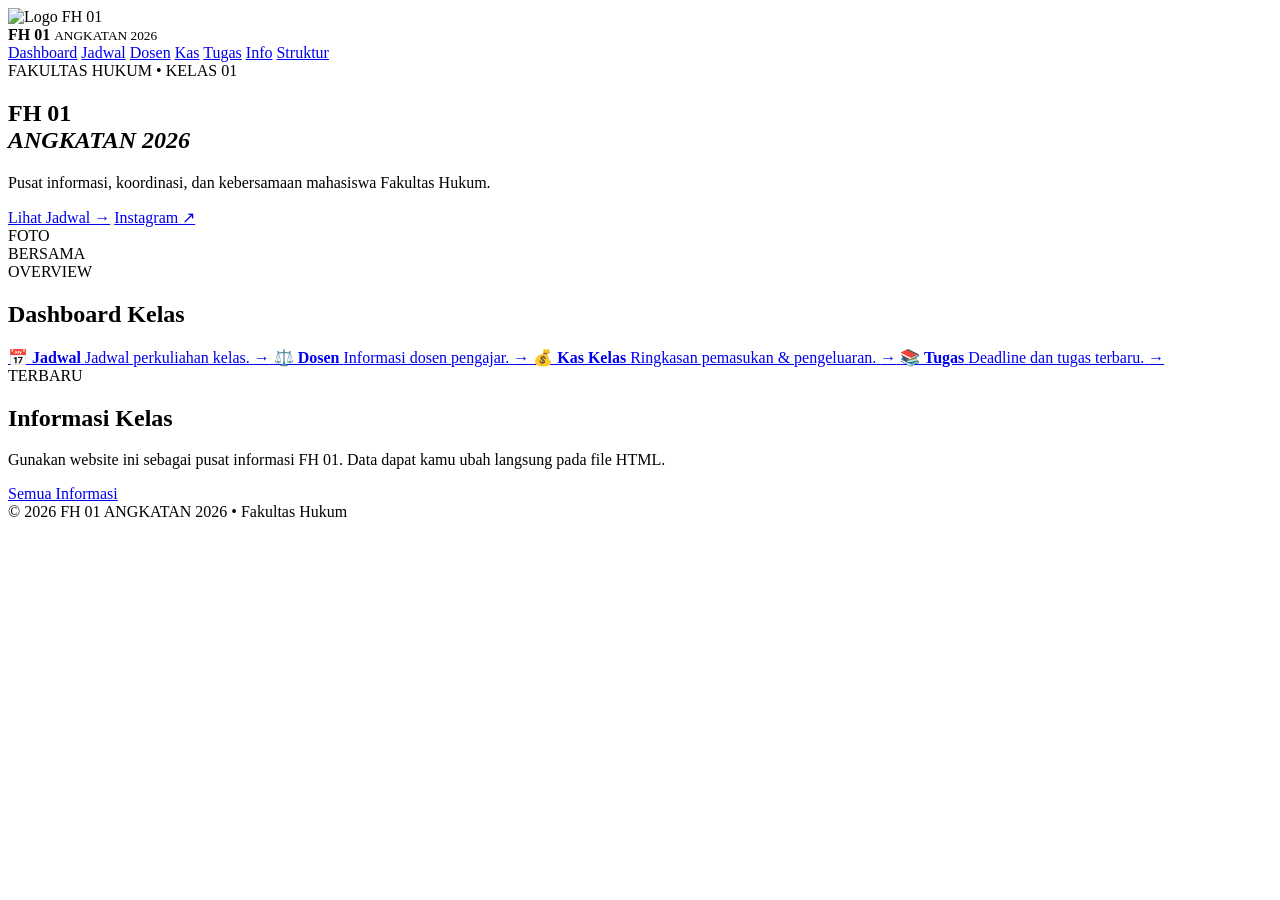
==== index.html @ ee2dde59 "Add files via upload" ====
<!doctype html>
<html lang="id">
<head>
<meta charset="utf-8">
<meta name="viewport" content="width=device-width,initial-scale=1">
<title>FH 01 ANGKATAN 2026</title>
<link rel="stylesheet" href="style.css">
</head>
<body>
<header class="top">
<div class="brand">
<div class="logo"><img src="assets/logo.jpg" alt="Logo FH 01"></div>
<div>
<b>FH 01</b>
<small>ANGKATAN 2026</small>
</div>
</div>
<nav>
<a class="active" href="index.html">Dashboard</a>
<a href="jadwal.html">Jadwal</a>
<a href="dosen.html">Dosen</a>
<a href="kas.html">Kas</a>
<a href="tugas.html">Tugas</a>
<a href="pengumuman.html">Info</a>
<a href="struktur.html">Struktur</a>
</nav>
</header>
<main>
<section class="hero">
<div class="hero-text">
<span class="pill">FAKULTAS HUKUM • KELAS 01</span>
<h1>FH 01<br>
<em>ANGKATAN 2026</em>
</h1>
<p>Pusat informasi, koordinasi, dan kebersamaan mahasiswa Fakultas Hukum.</p>
<div class="actions">
<a class="btn" href="jadwal.html">Lihat Jadwal →</a>
<a class="btn ghost" href="https://instagram.com/" target="_blank">Instagram ↗</a>
</div>
</div>
<div class="photo">
<div>FOTO<br>BERSAMA</div>
</div>
</section>
<section class="section">
<div class="section-head">
<div>
<span class="eyebrow">OVERVIEW</span>
<h2>Dashboard Kelas</h2>
</div>
</div>
<div class="cards">
<a class="card" href="jadwal.html">
<b>📅 Jadwal</b>
<span>Jadwal perkuliahan kelas.</span>
<strong>→</strong>
</a>
<a class="card" href="dosen.html">
<b>⚖️ Dosen</b>
<span>Informasi dosen pengajar.</span>
<strong>→</strong>
</a>
<a class="card" href="kas.html">
<b>💰 Kas Kelas</b>
<span>Ringkasan pemasukan & pengeluaran.</span>
<strong>→</strong>
</a>
<a class="card" href="tugas.html">
<b>📚 Tugas</b>
<span>Deadline dan tugas terbaru.</span>
<strong>→</strong>
</a>
</div>
</section>
<section class="notice">
<div>
<span class="eyebrow">TERBARU</span>
<h2>Informasi Kelas</h2>
<p>Gunakan website ini sebagai pusat informasi FH 01. Data dapat kamu ubah langsung pada file HTML.</p>
</div>
<a class="btn" href="pengumuman.html">Semua Informasi</a>
</section>
</main>
<footer>© 2026 FH 01 ANGKATAN 2026 • Fakultas Hukum</footer>
<script src="script.js">
</script>
</body>
</html>
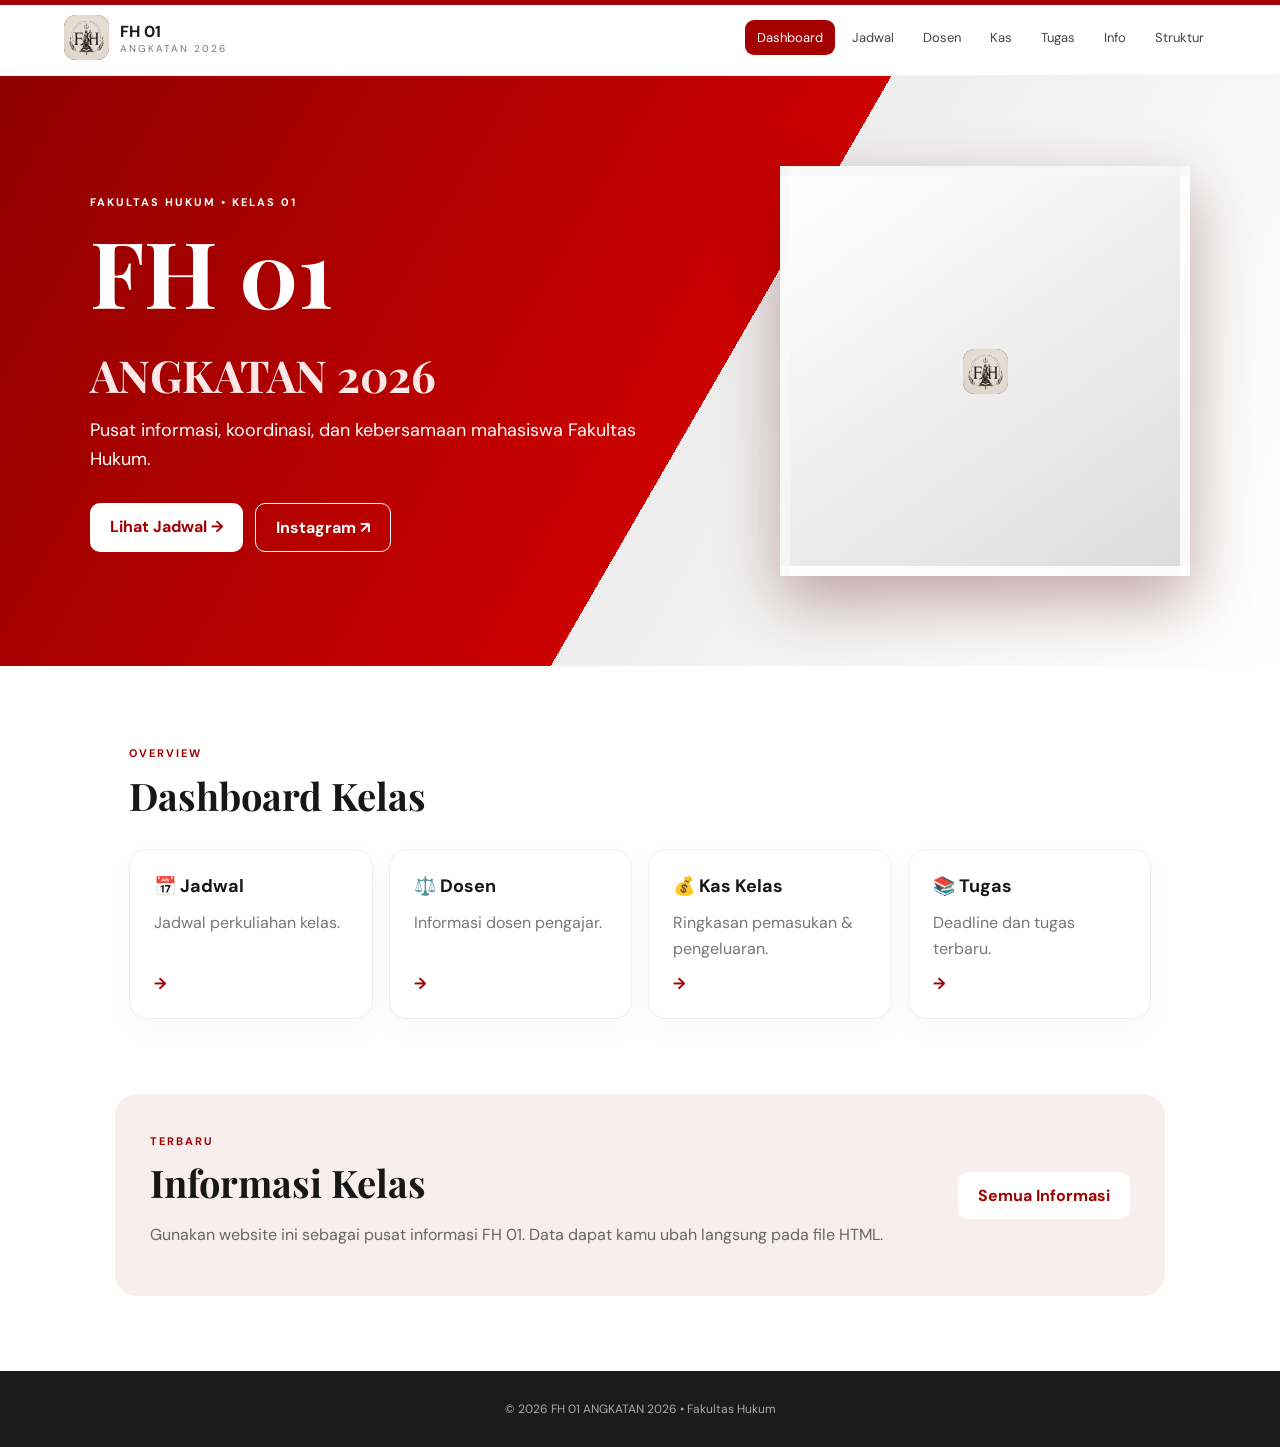
==== commit 88b488b2: "Update index.html" ====
--- a/index.html
+++ b/index.html
@@ -39,7 +39,7 @@
 </div>
 </div>
 <div class="photo">
-<div>FOTO<br>BERSAMA</div>
+<div class="logo"><img src="assets/logo.jpg" alt="Logo FH 01"></div>
 </div>
 </section>
 <section class="section">
--- a/style.css
+++ b/style.css
@@ -0,0 +1,27 @@
+@import url('https://fonts.googleapis.com/css2?family=DM+Sans:wght@400;500;700&family=Playfair+Display:wght@600;700&display=swap');*{box-sizing:border-box}body{margin:0;font-family:'DM Sans',sans-serif;background:#fff;color:#171717}body:before{content:"";position:fixed;inset:0 0 auto 0;height:5px;background:#a40000;z-index:5}.top{height:auto;min-height:76px;padding:14px 5%;display:flex;align-items:center;justify-content:space-between;gap:25px;background:#fff;border-bottom:1px solid #eee;position:sticky;top:0;z-index:4}.brand{display:flex;align-items:center;gap:11px}.logo{width:45px;height:45px;border-radius:12px;background:#a40000;color:#fff;display:grid;place-items:center;font-weight:800}.brand b{display:block}.brand small{display:block;color:#777;font-size:10px;letter-spacing:2px}nav{display:flex;gap:5px;flex-wrap:wrap;justify-content:flex-end}nav a{padding:9px 12px;border-radius:9px;color:#444;text-decoration:none;font-size:13px}nav a:hover,nav a.active{background:#a40000;color:white}.hero{min-height:590px;background:linear-gradient(120deg,#8f0000,#c00 55%,#eee 55%,#fff);color:#fff;padding:75px 7%;display:flex;align-items:center;justify-content:space-between;gap:45px}.hero-text{max-width:650px}.pill,.eyebrow{font-size:11px;letter-spacing:2px;font-weight:700}.hero h1{font-family:'Playfair Display',serif;font-size:clamp(50px,8vw,92px);line-height:.92;margin:18px 0}.hero h1 em{font-size:.48em;font-style:normal;color:#ffe7e7}.hero p{font-size:18px;line-height:1.6;max-width:570px}.actions{display:flex;gap:12px;margin-top:30px}.btn{display:inline-block;padding:13px 20px;border-radius:10px;background:#fff;color:#a00000;text-decoration:none;font-weight:700}.btn.ghost{background:transparent;color:#fff;border:1px solid #fff}.photo{width:min(410px,38vw);height:410px;border:10px solid rgba(255,255,255,.7);background:linear-gradient(145deg,#fff,#ddd);color:#a00000;display:grid;place-items:center;text-align:center;font-family:'Playfair Display';font-size:35px;box-shadow:0 25px 60px #5005}.section,.page{max-width:1150px;margin:auto;padding:75px 5%}.section-head{display:flex;justify-content:space-between}.eyebrow{color:#a00000}h1,h2{font-family:'Playfair Display',serif}h2{font-size:38px;margin:8px 0 28px}.cards{display:grid;grid-template-columns:repeat(4,1fr);gap:16px}.card{min-height:170px;padding:24px;border:1px solid #eee;border-radius:18px;text-decoration:none;color:#171717;display:flex;flex-direction:column;gap:12px;box-shadow:0 10px 30px #00000008;transition:.2s}.card:hover{transform:translateY(-5px);border-color:#d8aaaa}.card b{font-size:18px}.card span,.muted{color:#777;line-height:1.6}.card strong{margin-top:auto;color:#a00000}.static{min-height:120px}.notice{margin:0 5% 75px;padding:35px;max-width:1050px;margin-left:auto;margin-right:auto;border-radius:22px;background:#f8eeee;display:flex;align-items:center;justify-content:space-between;gap:25px}.notice h2{margin:7px 0}.notice p{color:#666}.page{min-height:75vh}.page h1{font-size:55px;margin:10px 0}.tablewrap{overflow:auto;border:1px solid #eee;border-radius:16px}table{width:100%;border-collapse:collapse;min-width:650px}th,td{text-align:left;padding:17px;border-bottom:1px solid #eee}th{background:#a00000;color:#fff}tr:last-child td{border:0}.grid{display:grid;grid-template-columns:repeat(3,1fr);gap:18px}.info{padding:25px;border:1px solid #eee;border-radius:18px}.info p{color:#777}.avatar{width:55px;height:55px;border-radius:50%;display:grid;place-items:center;background:#f4dddd;color:#a00000;font-weight:800}.money{font-size:45px;font-weight:800;margin:25px 0;color:#a00000}.list{display:grid;gap:18px}.list article{padding:25px;border-left:5px solid #a00000;border-radius:12px;background:#faf7f7}.list h3{font-family:'Playfair Display';font-size:25px;margin:10px 0}.date{font-size:10px;letter-spacing:2px;font-weight:800;color:#a00000}footer{text-align:center;padding:30px;background:#1b1b1b;color:#aaa;font-size:12px}@media(max-width:800px){.top{align-items:flex-start;flex-direction:column}.hero{padding:55px 6%;min-height:auto}.photo{width:220px;height:220px;font-size:22px}.cards,.grid{grid-template-columns:1fr 1fr}.page h1{font-size:42px}}@media(max-width:560px){nav{justify-content:flex-start}.hero{flex-direction:column;align-items:flex-start}.photo{align-self:center}.cards,.grid{grid-template-columns:1fr}.notice{flex-direction:column;align-items:flex-start}}
+.logo img,.avatar img,.photo img{width:100%;height:100%;object-fit:cover;display:block}
+.logo img{border-radius:12px}
+.avatar{overflow:hidden}
+.avatar img{border-radius:50%}
+.photo{overflow:hidden}
+.photo img{width:100%;height:100%;object-fit:cover}
+
+/* Avatar foto - bulat sempurna */
+.avatar {
+    width: 70px;
+    height: 70px;
+    border-radius: 50%;
+    overflow: hidden;
+    display: block;
+    background: #f4dddd;
+}
+
+.avatar img {
+    width: 100%;
+    height: 100%;
+    border-radius: 50%;
+    object-fit: cover;
+    object-position: center;
+    display: block;
+}
+
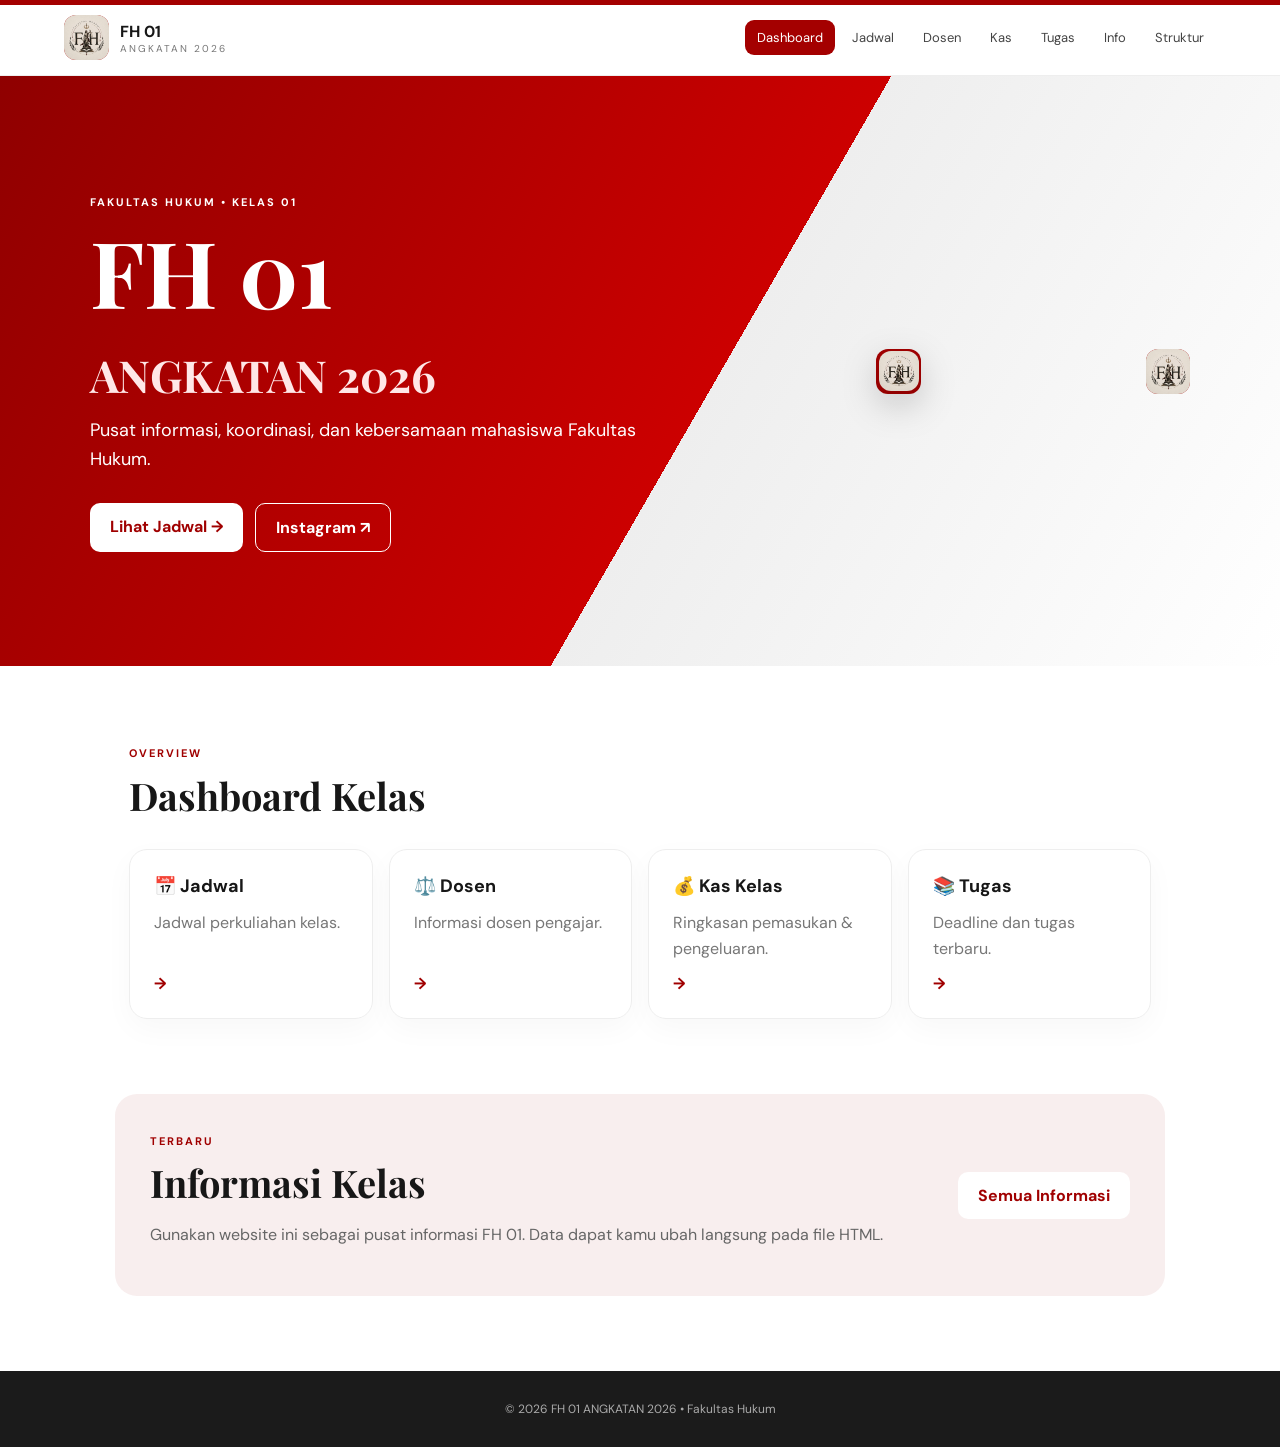
==== commit 7a074ff0: "Update index.html" ====
--- a/index.html
+++ b/index.html
@@ -38,7 +38,8 @@
 <a class="btn ghost" href="https://instagram.com/" target="_blank">Instagram ↗</a>
 </div>
 </div>
-<div class="photo">
+<div class="photo"> <div class="logo besar"><img src="assets/logo.jpg" alt="Logo besar"></div>
+</div>
 <div class="logo"><img src="assets/logo.jpg" alt="Logo FH 01"></div>
 </div>
 </section>
--- a/style.css
+++ b/style.css
@@ -1,10 +1,24 @@
-@import url('https://fonts.googleapis.com/css2?family=DM+Sans:wght@400;500;700&family=Playfair+Display:wght@600;700&display=swap');*{box-sizing:border-box}body{margin:0;font-family:'DM Sans',sans-serif;background:#fff;color:#171717}body:before{content:"";position:fixed;inset:0 0 auto 0;height:5px;background:#a40000;z-index:5}.top{height:auto;min-height:76px;padding:14px 5%;display:flex;align-items:center;justify-content:space-between;gap:25px;background:#fff;border-bottom:1px solid #eee;position:sticky;top:0;z-index:4}.brand{display:flex;align-items:center;gap:11px}.logo{width:45px;height:45px;border-radius:12px;background:#a40000;color:#fff;display:grid;place-items:center;font-weight:800}.brand b{display:block}.brand small{display:block;color:#777;font-size:10px;letter-spacing:2px}nav{display:flex;gap:5px;flex-wrap:wrap;justify-content:flex-end}nav a{padding:9px 12px;border-radius:9px;color:#444;text-decoration:none;font-size:13px}nav a:hover,nav a.active{background:#a40000;color:white}.hero{min-height:590px;background:linear-gradient(120deg,#8f0000,#c00 55%,#eee 55%,#fff);color:#fff;padding:75px 7%;display:flex;align-items:center;justify-content:space-between;gap:45px}.hero-text{max-width:650px}.pill,.eyebrow{font-size:11px;letter-spacing:2px;font-weight:700}.hero h1{font-family:'Playfair Display',serif;font-size:clamp(50px,8vw,92px);line-height:.92;margin:18px 0}.hero h1 em{font-size:.48em;font-style:normal;color:#ffe7e7}.hero p{font-size:18px;line-height:1.6;max-width:570px}.actions{display:flex;gap:12px;margin-top:30px}.btn{display:inline-block;padding:13px 20px;border-radius:10px;background:#fff;color:#a00000;text-decoration:none;font-weight:700}.btn.ghost{background:transparent;color:#fff;border:1px solid #fff}.photo{width:min(410px,38vw);height:410px;border:10px solid rgba(255,255,255,.7);background:linear-gradient(145deg,#fff,#ddd);color:#a00000;display:grid;place-items:center;text-align:center;font-family:'Playfair Display';font-size:35px;box-shadow:0 25px 60px #5005}.section,.page{max-width:1150px;margin:auto;padding:75px 5%}.section-head{display:flex;justify-content:space-between}.eyebrow{color:#a00000}h1,h2{font-family:'Playfair Display',serif}h2{font-size:38px;margin:8px 0 28px}.cards{display:grid;grid-template-columns:repeat(4,1fr);gap:16px}.card{min-height:170px;padding:24px;border:1px solid #eee;border-radius:18px;text-decoration:none;color:#171717;display:flex;flex-direction:column;gap:12px;box-shadow:0 10px 30px #00000008;transition:.2s}.card:hover{transform:translateY(-5px);border-color:#d8aaaa}.card b{font-size:18px}.card span,.muted{color:#777;line-height:1.6}.card strong{margin-top:auto;color:#a00000}.static{min-height:120px}.notice{margin:0 5% 75px;padding:35px;max-width:1050px;margin-left:auto;margin-right:auto;border-radius:22px;background:#f8eeee;display:flex;align-items:center;justify-content:space-between;gap:25px}.notice h2{margin:7px 0}.notice p{color:#666}.page{min-height:75vh}.page h1{font-size:55px;margin:10px 0}.tablewrap{overflow:auto;border:1px solid #eee;border-radius:16px}table{width:100%;border-collapse:collapse;min-width:650px}th,td{text-align:left;padding:17px;border-bottom:1px solid #eee}th{background:#a00000;color:#fff}tr:last-child td{border:0}.grid{display:grid;grid-template-columns:repeat(3,1fr);gap:18px}.info{padding:25px;border:1px solid #eee;border-radius:18px}.info p{color:#777}.avatar{width:55px;height:55px;border-radius:50%;display:grid;place-items:center;background:#f4dddd;color:#a00000;font-weight:800}.money{font-size:45px;font-weight:800;margin:25px 0;color:#a00000}.list{display:grid;gap:18px}.list article{padding:25px;border-left:5px solid #a00000;border-radius:12px;background:#faf7f7}.list h3{font-family:'Playfair Display';font-size:25px;margin:10px 0}.date{font-size:10px;letter-spacing:2px;font-weight:800;color:#a00000}footer{text-align:center;padding:30px;background:#1b1b1b;color:#aaa;font-size:12px}@media(max-width:800px){.top{align-items:flex-start;flex-direction:column}.hero{padding:55px 6%;min-height:auto}.photo{width:220px;height:220px;font-size:22px}.cards,.grid{grid-template-columns:1fr 1fr}.page h1{font-size:42px}}@media(max-width:560px){nav{justify-content:flex-start}.hero{flex-direction:column;align-items:flex-start}.photo{align-self:center}.cards,.grid{grid-template-columns:1fr}.notice{flex-direction:column;align-items:flex-start}}
-.logo img,.avatar img,.photo img{width:100%;height:100%;object-fit:cover;display:block}
+@import url('https://fonts.googleapis.com/css2?family=DM+Sans:wght@400;500;700&family=Playfair+Display:wght@600;700&display=swap');*{box-sizing:border-box}body{margin:0;font-family:'DM Sans',sans-serif;background:#fff;color:#171717}body:before{content:"";position:fixed;inset:0 0 auto 0;height:5px;background:#a40000;z-index:5}.top{height:auto;min-height:76px;padding:14px 5%;display:flex;align-items:center;justify-content:space-between;gap:25px;background:#fff;border-bottom:1px solid #eee;position:sticky;top:0;z-index:4}.brand{display:flex;align-items:center;gap:11px}.logo{width:45px;height:45px;border-radius:12px;background:#a40000;color:#fff;display:grid;place-items:center;font-weight:800}.brand b{display:block}.brand small{display:block;color:#777;font-size:10px;letter-spacing:2px}nav{display:flex;gap:5px;flex-wrap:wrap;justify-content:flex-end}nav a{padding:9px 12px;border-radius:9px;color:#444;text-decoration:none;font-size:13px}nav a:hover,nav a.active{background:#a40000;color:white}.hero{min-height:590px;background:linear-gradient(120deg,#8f0000,#c00 55%,#eee 55%,#fff);color:#fff;padding:75px 7%;display:flex;align-items:center;justify-content:space-between;gap:45px}.hero-text{max-width:650px}.pill,.eyebrow{font-size:11px;letter-spacing:2px;font-weight:700}.hero h1{font-family:'Playfair Display',serif;font-size:clamp(50px,8vw,92px);line-height:.92;margin:18px 0}.hero h1 em{font-size:.48em;font-style:normal;color:#ffe7e7}.hero p{font-size:18px;line-height:1.6;max-width:570px}.actions{display:flex;gap:12px;margin-top:30px}.btn{display:inline-block;padding:13px 20px;border-radius:10px;background:#fff;color:#a00000;text-decoration:none;font-weight:700}.btn.ghost{background:transparent;color:#fff;border:1px solid #fff}.photo{width:min(410px,38vw);height:410px;border:none;background:transparent;color:#a00000;display:grid;place-items:center;text-align:center;font-family:'Playfair Display';font-size:35px;box-shadow:none;overflow:visible}.section,.page{max-width:1150px;margin:auto;padding:75px 5%}.section-head{display:flex;justify-content:space-between}.eyebrow{color:#a00000}h1,h2{font-family:'Playfair Display',serif}h2{font-size:38px;margin:8px 0 28px}.cards{display:grid;grid-template-columns:repeat(4,1fr);gap:16px}.card{min-height:170px;padding:24px;border:1px solid #eee;border-radius:18px;text-decoration:none;color:#171717;display:flex;flex-direction:column;gap:12px;box-shadow:0 10px 30px #00000008;transition:.2s}.card:hover{transform:translateY(-5px);border-color:#d8aaaa}.card b{font-size:18px}.card span,.muted{color:#777;line-height:1.6}.card strong{margin-top:auto;color:#a00000}.static{min-height:120px}.notice{margin:0 5% 75px;padding:35px;max-width:1050px;margin-left:auto;margin-right:auto;border-radius:22px;background:#f8eeee;display:flex;align-items:center;justify-content:space-between;gap:25px}.notice h2{margin:7px 0}.notice p{color:#666}.page{min-height:75vh}.page h1{font-size:55px;margin:10px 0}.tablewrap{overflow:auto;border:1px solid #eee;border-radius:16px}table{width:100%;border-collapse:collapse;min-width:650px}th,td{text-align:left;padding:17px;border-bottom:1px solid #eee}th{background:#a00000;color:#fff}tr:last-child td{border:0}.grid{display:grid;grid-template-columns:repeat(3,1fr);gap:18px}.info{padding:25px;border:1px solid #eee;border-radius:18px}.info p{color:#777}.avatar{width:55px;height:55px;border-radius:50%;display:grid;place-items:center;background:#f4dddd;color:#a00000;font-weight:800}.money{font-size:45px;font-weight:800;margin:25px 0;color:#a00000}.list{display:grid;gap:18px}.list article{padding:25px;border-left:5px solid #a00000;border-radius:12px;background:#faf7f7}.list h3{font-family:'Playfair Display';font-size:25px;margin:10px 0}.date{font-size:10px;letter-spacing:2px;font-weight:800;color:#a00000}footer{text-align:center;padding:30px;background:#1b1b1b;color:#aaa;font-size:12px}@media(max-width:800px){.top{align-items:flex-start;flex-direction:column}.hero{padding:55px 6%;min-height:auto}.photo{width:220px;height:220px;font-size:22px}.cards,.grid{grid-template-columns:1fr 1fr}.page h1{font-size:42px}}@media(max-width:560px){nav{justify-content:flex-start}.hero{flex-direction:column;align-items:flex-start}.photo{align-self:center}.cards,.grid{grid-template-columns:1fr}.notice{flex-direction:column;align-items:flex-start}}
+.logo img,.avatar img,.photo img {
+    width: 100%;
+    height: 100%;
+    object-fit: cover;
+    object-position: center;
+    display: block;
+}
 .logo img{border-radius:12px}
 .avatar{overflow:hidden}
 .avatar img{border-radius:50%}
-.photo{overflow:hidden}
-.photo img{width:100%;height:100%;object-fit:cover}
+.photo{overflow:visible}
+.photo img {
+    width: min(410px, 90%);
+    height: min(410px, 90%);
+    object-fit: contain;
+    object-position: center;
+    transform: none;
+    display: block;
+    filter: drop-shadow(0 12px 18px rgba(0,0,0,.22));
+}
 
 /* Avatar foto - bulat sempurna */
 .avatar {
@@ -24,4 +38,3 @@
     object-position: center;
     display: block;
 }
-
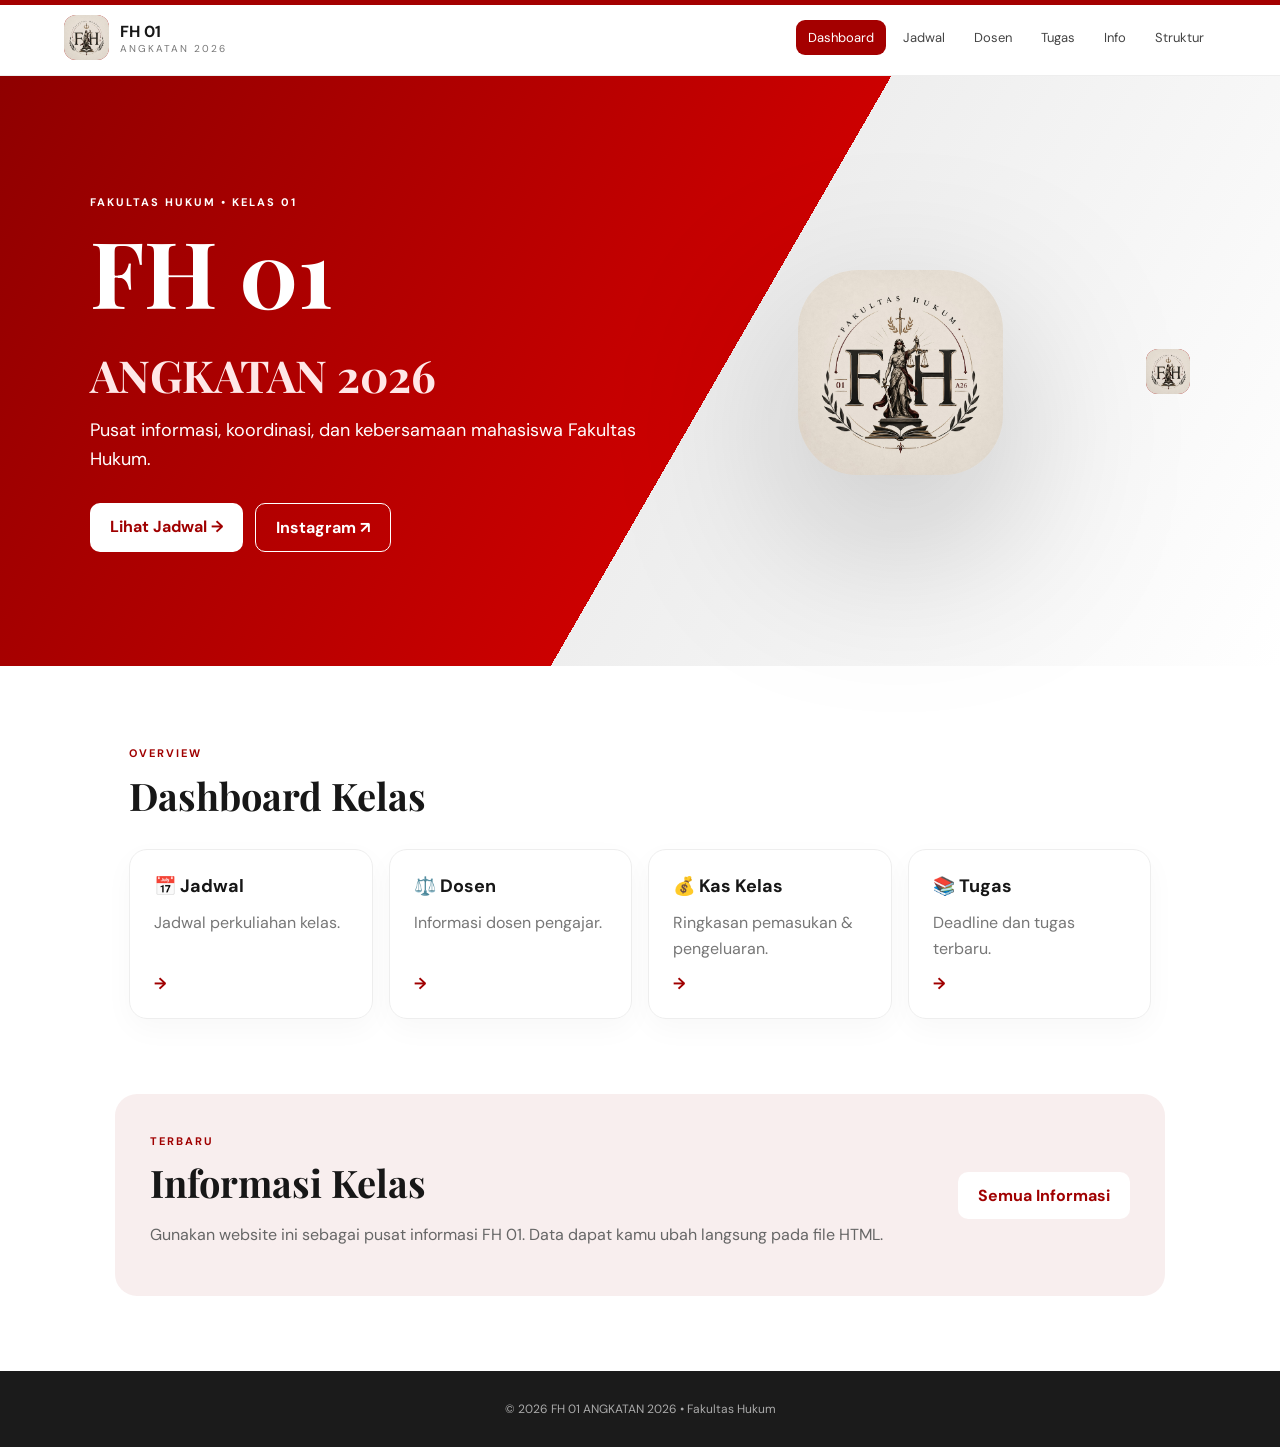
==== commit f42b4646: "Update index.html" ====
--- a/index.html
+++ b/index.html
@@ -19,7 +19,6 @@
 <a class="active" href="index.html">Dashboard</a>
 <a href="jadwal.html">Jadwal</a>
 <a href="dosen.html">Dosen</a>
-<a href="kas.html">Kas</a>
 <a href="tugas.html">Tugas</a>
 <a href="pengumuman.html">Info</a>
 <a href="struktur.html">Struktur</a>
--- a/style.css
+++ b/style.css
@@ -15,7 +15,7 @@
     height: min(410px, 90%);
     object-fit: contain;
     object-position: center;
-    transform: none;
+    transform: scale(5);
     display: block;
     filter: drop-shadow(0 12px 18px rgba(0,0,0,.22));
 }
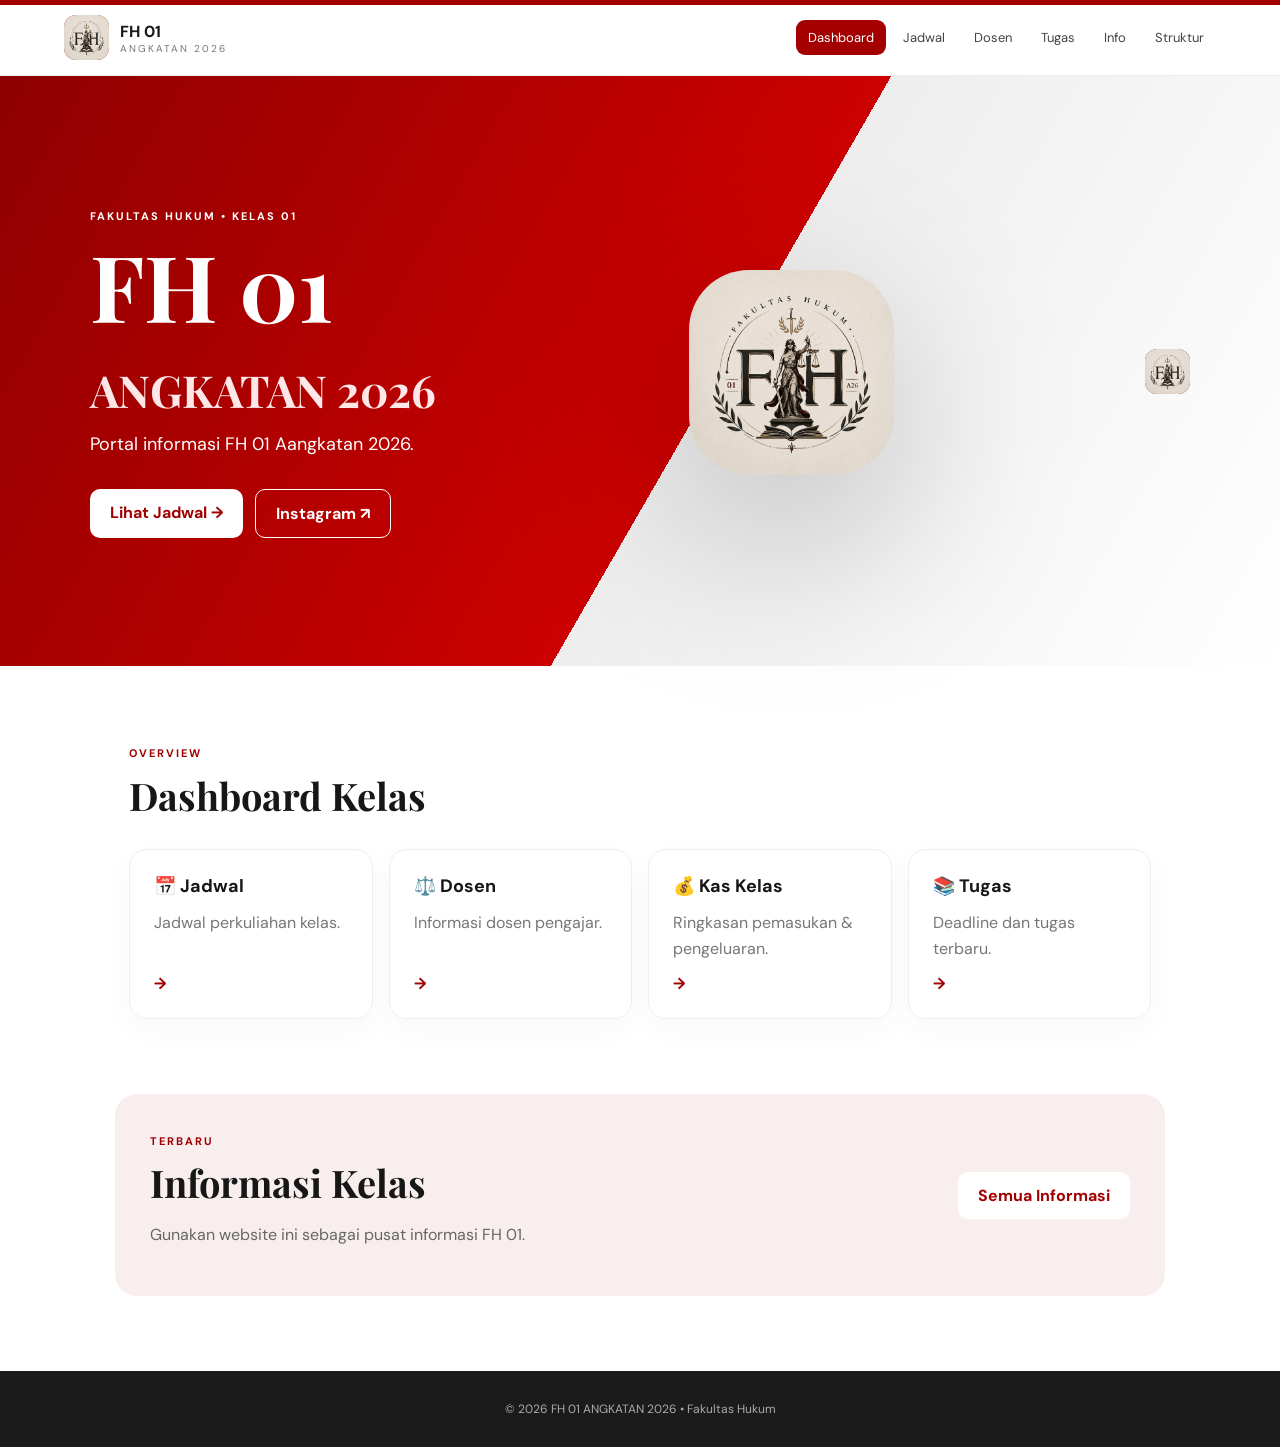
==== commit d5002cfa: "Update index.html" ====
--- a/index.html
+++ b/index.html
@@ -31,7 +31,7 @@
 <h1>FH 01<br>
 <em>ANGKATAN 2026</em>
 </h1>
-<p>Pusat informasi, koordinasi, dan kebersamaan mahasiswa Fakultas Hukum.</p>
+<p>Portal informasi FH 01 Aangkatan 2026.</p>
 <div class="actions">
 <a class="btn" href="jadwal.html">Lihat Jadwal →</a>
 <a class="btn ghost" href="https://instagram.com/" target="_blank">Instagram ↗</a>
@@ -76,7 +76,7 @@
 <div>
 <span class="eyebrow">TERBARU</span>
 <h2>Informasi Kelas</h2>
-<p>Gunakan website ini sebagai pusat informasi FH 01. Data dapat kamu ubah langsung pada file HTML.</p>
+<p>Gunakan website ini sebagai pusat informasi FH 01.</p>
 </div>
 <a class="btn" href="pengumuman.html">Semua Informasi</a>
 </section>
